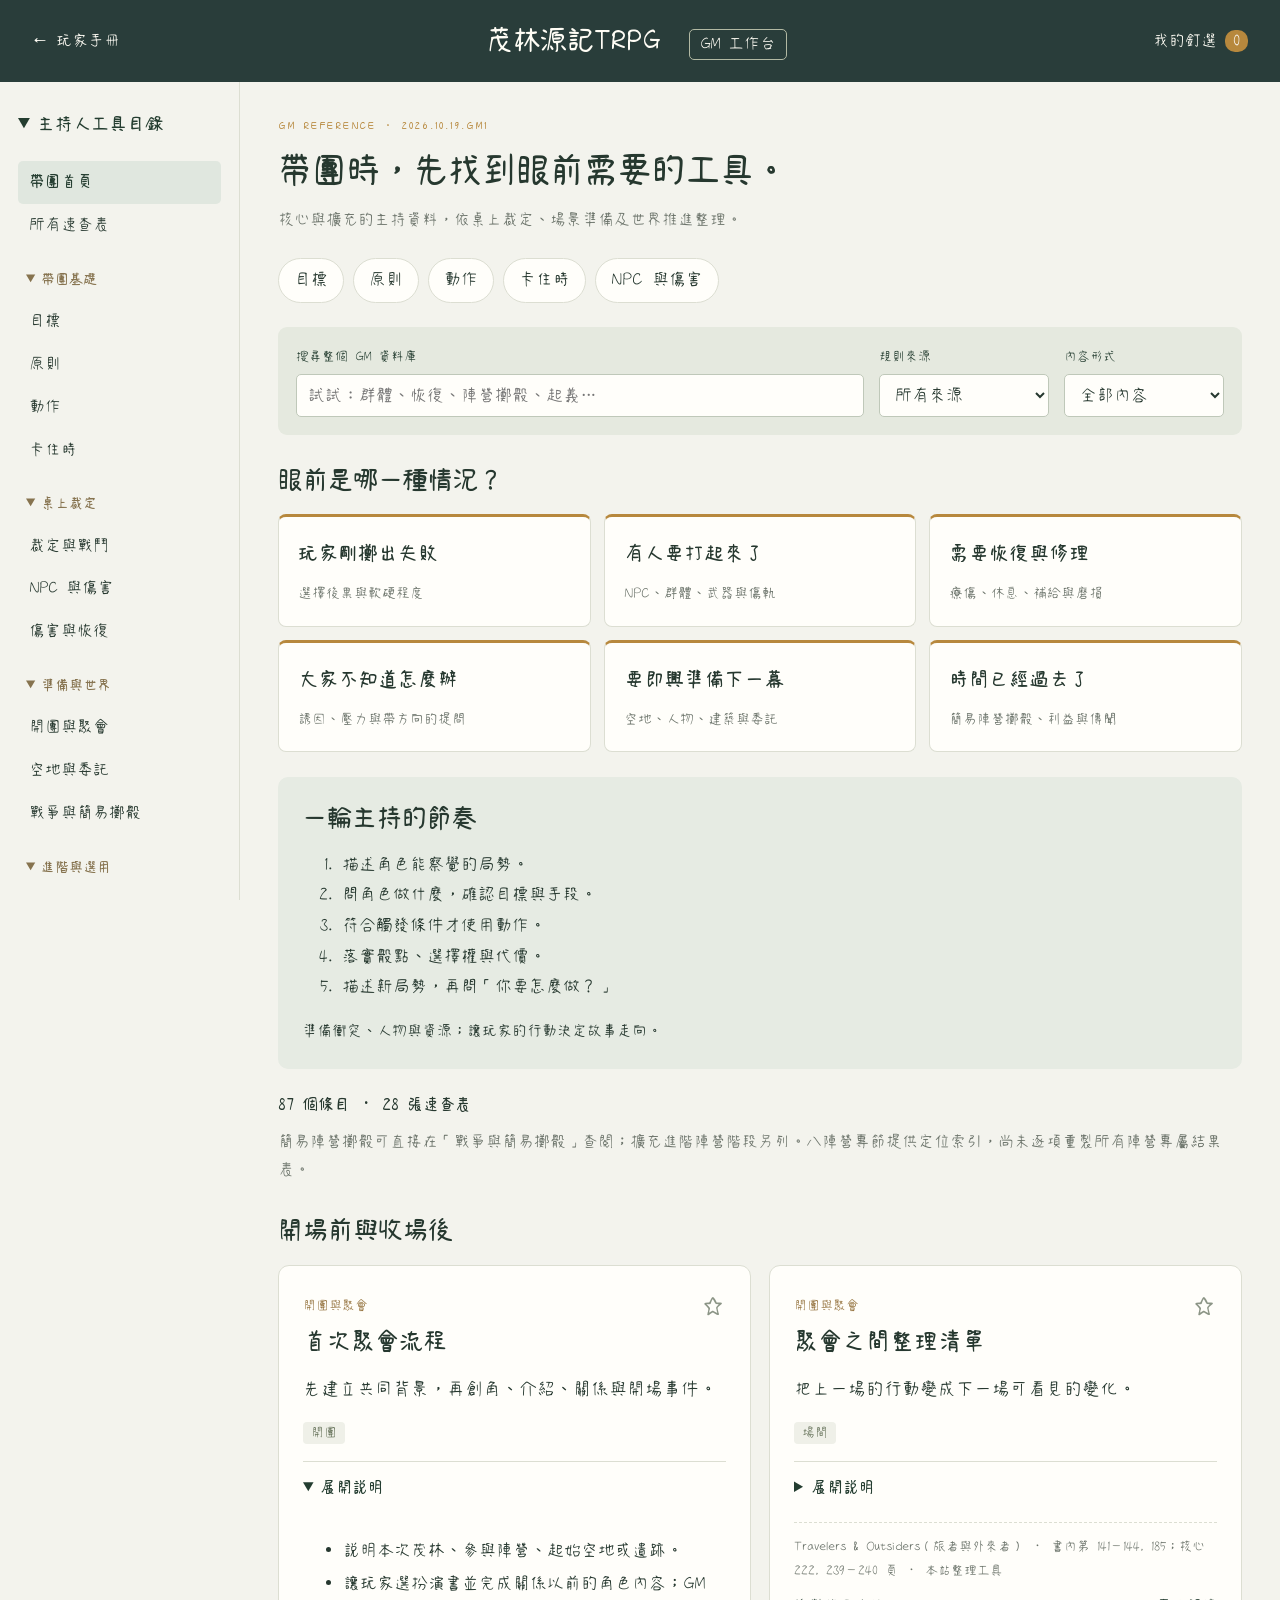
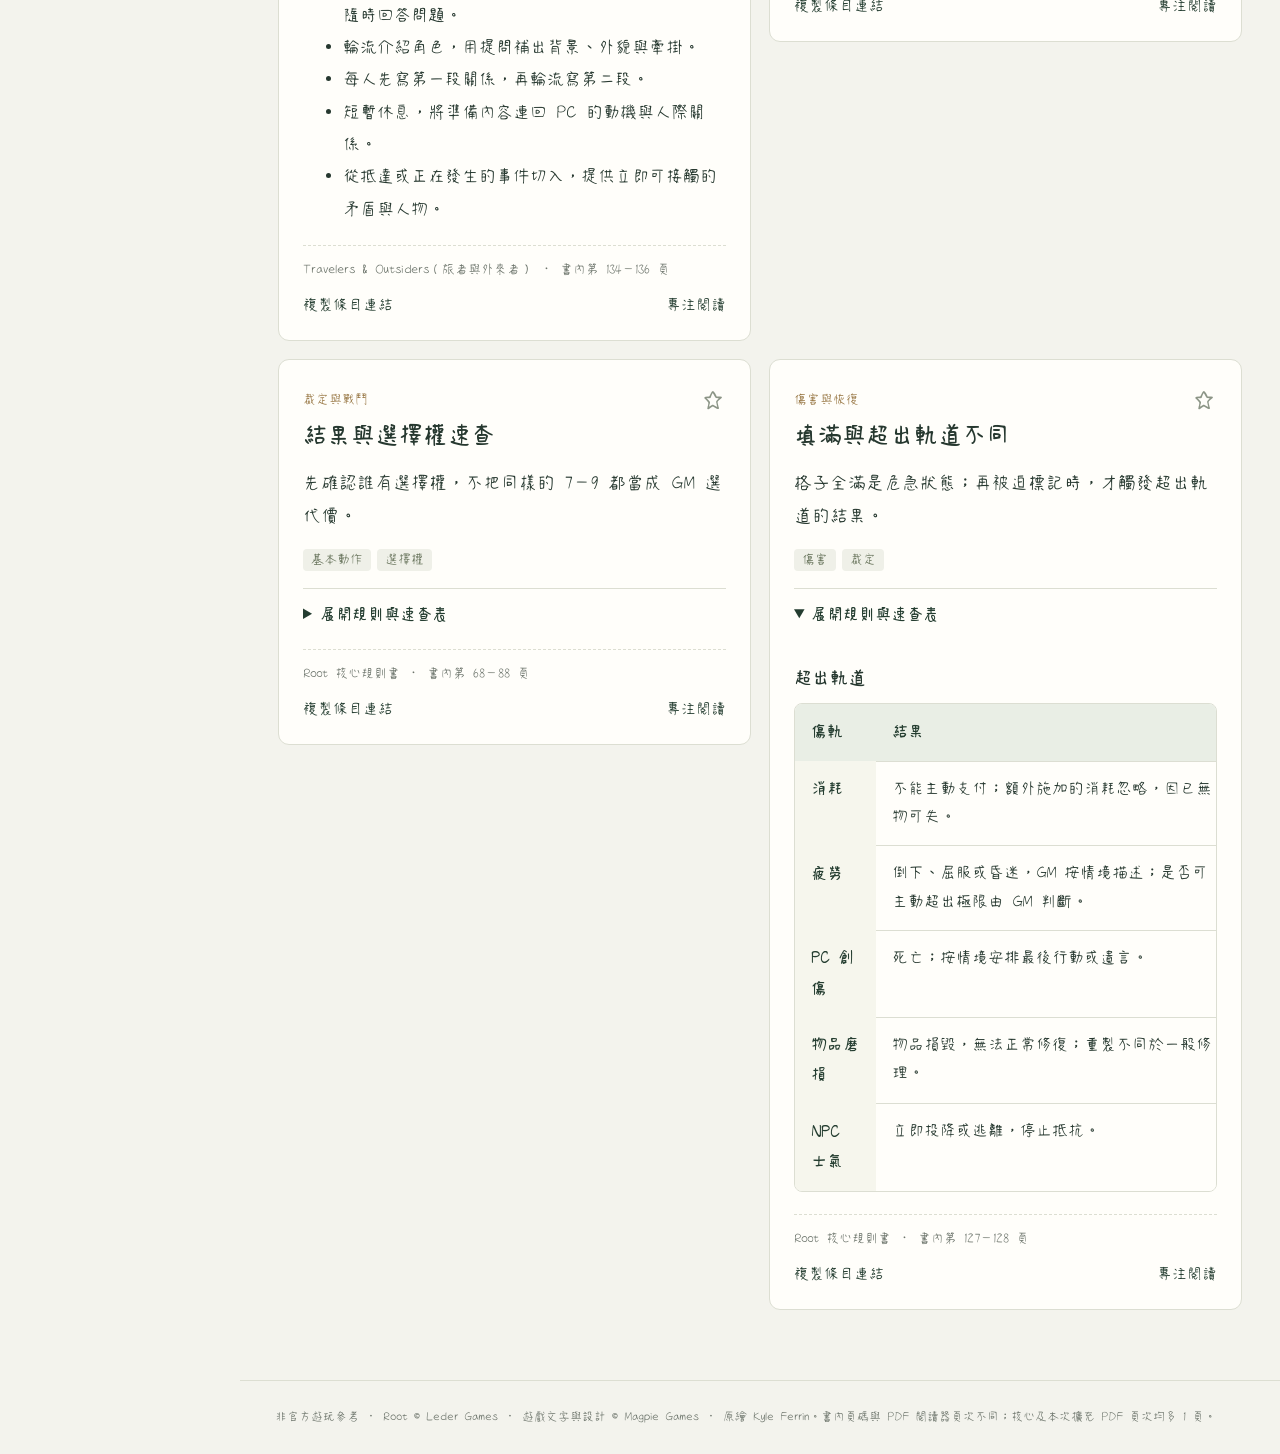
==== site/gm.html @ c8b21ce9 "Build separate searchable GM workbench and add rulebook faction illustrations" ====
<!doctype html>
<html lang="zh-Hant">
<head>
  <meta charset="utf-8"><meta name="viewport" content="width=device-width, initial-scale=1">
  <meta name="theme-color" content="#293d3a"><meta name="robots" content="noindex">
  <title>GM 工作台 · 茂林源記TRPG</title>
  <link rel="icon" href="assets/favicon.svg" type="image/svg+xml">
  <link rel="stylesheet" href="styles.css"><link rel="stylesheet" href="gm.css">
  <script src="gm-data.js" defer></script><script src="gm.js" defer></script>
</head>
<body class="gm-workshop">
  <a class="skip-link" href="#gm-main">跳到主持人資料</a>
  <header class="gm-header"><a href="index.html#home" class="gm-back">← 玩家手冊</a><a href="#home" class="gm-brand">茂林源記TRPG <span>GM 工作台</span></a><a href="#favorites" class="gm-favorites-link">我的釘選 <span id="gm-favorite-count">0</span></a></header>
  <div class="gm-layout"><aside class="gm-sidebar"><details class="gm-directory" open><summary>主持人工具目錄</summary><nav id="gm-nav" aria-label="GM 資料分類"></nav><p class="gm-side-note">玩家資料與 GM 資料分開查閱。這是公開網站的閱讀分區，沒有密碼或權限限制。</p><a href="index.html#downloads">下載既有 PDF</a></details></aside>
  <main id="gm-main" tabindex="-1"><header id="gm-heading"></header><nav class="gm-quick" aria-label="常用快速連結"><a href="#agendas">目標</a><a href="#principles">原則</a><a href="#moves">動作</a><a href="#stuck">卡住時</a><a href="#npc">NPC 與傷害</a></nav>
    <section class="gm-search-tools" aria-label="搜尋與篩選"><label class="gm-query"><span>搜尋整個 GM 資料庫</span><input id="gm-search" type="search" placeholder="試試：群體、恢復、陣營擲骰、起義…" autocomplete="off"></label><label><span>規則來源</span><select id="gm-source"><option value="all">所有來源</option><option value="core">核心規則書</option><option value="exp">旅者與外來者</option></select></label><label><span>內容形式</span><select id="gm-kind"><option value="all">全部內容</option><option value="table">含速查表</option><option value="rules">規則裁定</option><option value="guide">主持說明</option><option value="tool">整理工具</option></select></label></section>
    <div id="gm-content" aria-live="polite"></div>
  </main></div>
  <footer class="gm-footer">非官方遊玩參考 · Root © Leder Games · 遊戲文字與設計 © Magpie Games · 原繪 Kyle Ferrin。書內頁碼與 PDF 閱讀器頁次不同；核心及本次擴充 PDF 頁次均多 1 頁。</footer>
  <dialog id="gm-dialog" class="detail-dialog" aria-labelledby="gm-dialog-title"><button class="detail-close icon-button" data-gm-close aria-label="關閉資料">×</button><div id="gm-dialog-content"></div></dialog>
  <div id="gm-toast" role="status"></div>
</body>
</html>
---- site/styles.css ----
@charset "UTF-8";
:root{--paper:#f7f5ef;--white:#fffefa;--ink:#26382f;--muted:#6c746b;--forest:#243d30;--forest-light:#e9eee5;--line:#dcded2;--gold:#b7883d;--gold-light:#f4e9d3;--red:#9c5946;--red-light:#f7e8df;--radius:12px;--body:system-ui,-apple-system,"Segoe UI","Microsoft JhengHei",sans-serif;--display:"DFKai-SB","BiauKai","STKaiti",serif}
*{box-sizing:border-box}html{scroll-behavior:smooth;scroll-padding-top:90px}body{margin:0;background:var(--paper);color:var(--ink);font:15px/1.75 var(--body)}button,input,select{font:inherit}button,a{-webkit-tap-highlight-color:transparent}button{cursor:pointer}a{color:inherit;text-decoration:none}button:focus-visible,a:focus-visible,input:focus-visible,select:focus-visible,summary:focus-visible{outline:3px solid var(--gold);outline-offset:4px}button{color:inherit}svg{display:block}p{margin:0 0 1em}h1,h2,h3,h4{line-height:1.35;margin:0}button:disabled{cursor:default}kbd{font:11px var(--body);border:1px solid var(--line);padding:1px 6px;border-radius:4px;color:var(--muted)}.skip-link{position:fixed;left:15px;top:-100px;z-index:100;background:var(--forest);color:white;padding:12px}.skip-link:focus{top:10px}.site-header{height:85px;background:rgba(255,254,250,.97);border-bottom:1px solid var(--line);display:flex;align-items:center;gap:30px;padding:0 38px;position:sticky;top:0;z-index:20}.brand{display:flex;gap:12px;align-items:center;flex-shrink:0}.brand svg{width:34px;height:38px;fill:none;stroke:var(--forest);stroke-width:2;stroke-linejoin:round}.brand>span{font:26px/1.15 var(--display);letter-spacing:3px}.brand small{display:block;font:9px/1.5 var(--body);letter-spacing:1.8px;margin-top:6px;color:var(--muted)}.desktop-nav{display:flex;gap:28px;margin:auto;font-size:13px;font-weight:600}.desktop-nav a{padding:29px 0;border-bottom:2px solid transparent}.desktop-nav a:hover,.desktop-nav a.active{color:var(--gold);border-bottom-color:var(--gold)}.search-open{display:flex;align-items:center;gap:14px;border:1px solid var(--line);background:none;border-radius:7px;padding:7px 12px;font-size:13px}.search-icon{display:inline-block;width:14px;height:14px;border:1.6px solid currentColor;border-radius:50%;position:relative;flex-shrink:0;margin-right:2px}.search-icon:after{content:"";position:absolute;width:6px;height:1.6px;background:currentColor;transform:rotate(45deg);right:-5px;bottom:-2px}.layout{display:grid;grid-template-columns:225px minmax(0,1fr);max-width:1600px;margin:0 auto;min-height:calc(100vh - 160px)}.sidebar{padding:36px 19px 30px 26px;border-right:1px solid var(--line);position:sticky;top:85px;height:calc(100vh - 85px);overflow:auto;scrollbar-width:thin}.nav-label{font-size:10px;color:var(--muted);letter-spacing:2px;margin:0 10px 19px}.sidebar>a:not(.about-link){display:flex;gap:12px;align-items:center;font-size:17px;padding:9px 12px;margin:3px 0;border-radius:6px;color:#717a6f}.sidebar>a span{font-size:13px;letter-spacing:.3px;color:var(--ink)}.sidebar>a small{margin-left:auto;font-size:10px;color:#8b9385}.sidebar>a:hover,.sidebar>a.active{background:var(--forest-light);color:var(--forest)}.sidebar>a.active span{font-weight:700}.nav-divider{height:1px;background:var(--line);margin:20px 10px}.sidebar-note{border-top:1px solid var(--line);margin:35px 9px 0;padding-top:18px;font-size:12px;color:var(--muted)}.tiny-leaf{font-size:20px;color:var(--gold)}.sidebar-note p{margin:7px 0 8px}.sidebar-note>span:last-child{font-size:10px;letter-spacing:.4px}.about-link{display:block;font-size:10px;color:var(--muted);margin:23px 9px 0}main{padding:36px 42px 60px;min-width:0;max-width:1350px}main:focus{outline:none}.eyebrow{display:block;font-size:10px;letter-spacing:2px;font-weight:600;color:var(--gold);margin-bottom:12px}.page-heading{margin-bottom:28px}.page-heading h1{font:36px/1.35 var(--display);letter-spacing:2px;margin-bottom:10px}.page-heading p{color:var(--muted);font-size:13px;max-width:650px;margin:0}.heading-row{display:flex;align-items:center;justify-content:space-between;gap:15px;margin:32px 0 17px}.heading-row h2{font:24px/1.4 var(--display);letter-spacing:1px}.heading-row>a,.text-link{font-size:12px;color:var(--muted)}.text-link:hover{text-decoration:underline}.hero{background:var(--forest);color:#f6f0df;min-height:295px;border-radius:4px 34px 4px 4px;position:relative;display:flex;overflow:hidden;padding:36px 36px 34px}.hero-copy{position:relative;z-index:2;max-width:70%}.hero .eyebrow{color:#d6bd85;font-size:9px}.hero h1{font:43px/1.4 var(--display);letter-spacing:4px;margin-bottom:14px}.hero p{font-size:12px;line-height:1.9;color:#d2dacb;max-width:370px;margin-bottom:20px}.hero-art{position:absolute;right:18px;bottom:-9px;width:210px;height:285px;object-fit:contain;object-position:bottom;transform:rotate(3deg);z-index:1}.hero:before{content:"";position:absolute;width:255px;height:255px;border:1px solid #84967344;border-radius:50%;right:3px;top:30px}.hero:after{content:"";position:absolute;width:213px;height:213px;border:1px solid #84967344;border-radius:50%;right:24px;top:51px}.hero-search{display:flex;align-items:center;gap:12px;background:#fffdf5;color:var(--ink);border:0;border-radius:5px;padding:12px 15px;max-width:350px;width:100%;font-size:12px;text-align:left}.hero-search>span:nth-child(2){flex:1}.hero-search kbd{border-color:#c7ccba}.quick-grid{display:grid;grid-template-columns:repeat(4,1fr);gap:12px;margin:18px 0 32px}.quick-tile{background:var(--white);border:1px solid var(--line);padding:19px 17px;position:relative;border-radius:7px;transition:transform .16s,border-color .16s}.quick-tile:hover{transform:translateY(-2px);border-color:#a4ac98}.quick-tile .tile-icon{font-size:21px;color:var(--gold);margin-bottom:11px}.quick-tile strong{display:block;font-size:14px;margin-bottom:5px}.quick-tile small{font-size:10px;color:var(--muted)}.quick-tile .arrow{position:absolute;right:13px;top:15px;color:#a9b09f;font-size:14px}.home-columns{display:grid;grid-template-columns:minmax(0,1.35fr) minmax(250px,1fr);gap:28px}.home-columns .heading-row{margin-top:0}.frequent-list{border-top:1px solid var(--line)}.frequent-item{display:flex;align-items:center;gap:14px;border-bottom:1px solid var(--line);padding:13px 0}.frequent-item>span:first-child{font:italic 16px Georgia,serif;color:#aaa590;width:22px}.frequent-item strong{font-size:13px;display:block}.frequent-item small{color:var(--muted);font-size:10px}.frequent-item>span:last-child{margin-left:auto;color:var(--muted)}.dice-panel{background:#ecefe6;border:1px solid #dce1d0;padding:24px;border-radius:6px}.dice-panel h3{font:23px var(--display);margin-bottom:16px}.dice-row{display:grid;grid-template-columns:40px 1fr;gap:10px;margin:12px 0;font-size:12px}.dice-row b{color:var(--forest);font:22px Georgia,serif}.dice-panel .micro{font-size:10px;color:var(--muted);margin-top:18px;border-top:1px solid #d3d9c9;padding-top:12px}.section-tools{display:flex;align-items:center;justify-content:space-between;gap:15px;margin:0 0 20px;flex-wrap:wrap}.tabs{display:flex;flex-wrap:wrap;gap:7px}.tab{border:1px solid var(--line);background:transparent;padding:6px 13px;border-radius:40px;font-size:12px;white-space:nowrap}.tab.active{background:var(--forest);border-color:var(--forest);color:#fffdf5}.tab:hover:not(.active){background:var(--forest-light)}.filter-input{border:1px solid var(--line);border-radius:6px;background:var(--white);padding:8px 12px;width:230px;max-width:100%;font-size:12px}.result-count{font-size:11px;color:var(--muted);margin:0 0 12px}.cards-grid{display:grid;grid-template-columns:repeat(2,minmax(0,1fr));gap:15px}.reference-card{background:var(--white);border:1px solid var(--line);border-radius:var(--radius);padding:22px;position:relative;min-width:0;scroll-margin-top:105px}.reference-card:target{box-shadow:0 0 0 3px #b7883d77}.card-top{display:flex;justify-content:space-between;align-items:start;gap:12px;margin-bottom:14px}.card-top h3{font:22px/1.4 var(--display);letter-spacing:.7px}.card-en{display:block;font-size:10px;color:var(--muted);line-height:1.5;margin-top:3px;letter-spacing:.3px}.card-category{display:inline-block;font-size:9px;color:var(--gold);letter-spacing:1px;text-transform:uppercase;margin-bottom:7px}.card-body{font-size:13px;line-height:1.95;overflow-wrap:anywhere}.card-body p:last-child{margin-bottom:0}.card-body ul{padding-left:1.3em;margin:8px 0}.card-body li{margin:4px 0}.result-label{font-weight:700;color:var(--forest)}.favorite-button,.copy-button{background:none;border:0;color:#959b89;padding:3px;font-size:22px;line-height:1;flex-shrink:0}.favorite-button.saved{color:var(--gold)}.card-actions{display:flex;gap:9px;align-items:center}.copy-button{font-size:16px;line-height:1.5}.card-bottom{display:flex;justify-content:space-between;gap:10px;align-items:center;margin-top:16px;padding-top:12px;border-top:1px solid #ecece3;font-size:10px;color:var(--muted)}.badge{font-size:10px;display:inline-block;padding:2px 7px;border-radius:4px;background:var(--forest-light);color:var(--forest);vertical-align:middle;margin:0 0 3px 7px;font-family:var(--body);letter-spacing:0}.badge.negative{background:var(--red-light);color:var(--red)}.reference-card.negative{border-top:3px solid #b77760}.notice{background:var(--gold-light);border-left:3px solid var(--gold);font-size:12px;padding:14px 17px;margin:0 0 22px;border-radius:0 6px 6px 0;line-height:1.8}.section-note{color:var(--muted);font-size:12px;margin:0 0 22px}.table-wrap{overflow:auto;border:1px solid var(--line);border-radius:8px;background:var(--white);margin-bottom:22px}table{border-collapse:collapse;width:100%;font-size:12px;min-width:480px}th{text-align:left;font-weight:600;background:var(--forest-light);color:var(--forest);padding:13px 16px}td{padding:13px 16px;border-top:1px solid var(--line);vertical-align:top;line-height:1.8}.travel-grid{display:grid;grid-template-columns:1fr;gap:22px}.travel-grid h2{font:25px var(--display);margin-bottom:15px}.inline-reference{font:inherit;color:var(--forest);text-decoration:underline;text-decoration-color:#b4bea9;text-underline-offset:3px;cursor:pointer}.character-grid{display:grid;grid-template-columns:repeat(3,minmax(0,1fr));gap:18px}.character-card{display:flex;flex-direction:column;position:relative;background:var(--white);border:1px solid var(--line);border-radius:10px;overflow:hidden;text-align:left;padding:0;transition:transform .2s,border-color .2s}.character-card:hover{transform:translateY(-4px);border-color:#a3ad93}.portrait-stage{display:block;position:relative;height:190px;background:radial-gradient(ellipse at bottom,#e8e6d7,transparent 68%),#eeeee4;margin:12px 12px 0;border-radius:5px;overflow:hidden}.portrait-stage:after{content:"";position:absolute;width:135px;height:135px;border:1px solid #a7b29455;border-radius:50%;top:26px;left:calc(50% - 68px)}.portrait-stage img{width:100%;height:178px;object-fit:contain;position:relative;z-index:1;margin-top:12px;filter:drop-shadow(0 5px 3px #4d533018)}.character-info{padding:18px;display:block}.character-info strong{font:24px var(--display);letter-spacing:1px;display:block}.character-info small{font-size:10px;color:var(--muted);display:block;margin-top:3px}.character-info p{font-size:11px;line-height:1.8;margin:11px 0 0;color:var(--muted)}.character-info .role-stats{margin-top:12px;font-size:10px;color:var(--forest);letter-spacing:1px}.character-detail-head{display:grid;grid-template-columns:1fr 160px;gap:24px;align-items:center;border-bottom:1px solid var(--line);padding-bottom:22px;margin-bottom:24px}.character-detail-head h2{font:38px var(--display)}.character-detail-head p{font-size:13px;margin-top:15px}.character-detail-head img{width:160px;height:210px;object-fit:contain}.stat-grid{display:grid;grid-template-columns:repeat(5,1fr);gap:8px;margin:20px 0}.stat-item{border:1px solid var(--line);border-radius:6px;text-align:center;padding:10px 4px;font-size:11px;background:#f6f6ef}.stat-item b{display:block;font:25px Georgia,serif}.detail-section{margin:24px 0}.detail-section>h3{font:23px var(--display);border-bottom:1px solid var(--line);padding-bottom:10px;margin-bottom:15px}.mini-card{border-left:2px solid var(--gold);padding:3px 0 3px 15px;margin:17px 0;font-size:13px}.mini-card h4{font-size:14px;margin-bottom:7px}.mini-card p{margin:0}.pill-list{display:flex;flex-wrap:wrap;gap:6px}.pill{border:1px solid var(--line);border-radius:5px;padding:4px 8px;font-size:11px;background:#f7f6ef}.pill.starting{border-color:#c7ac6d;background:var(--gold-light)}.pill a:hover{text-decoration:underline}.detail-columns{display:grid;grid-template-columns:1fr 1fr;gap:24px}.step-list{display:grid;grid-template-columns:1fr;gap:14px;max-width:900px}.step-card{background:var(--white);border:1px solid var(--line);padding:24px;display:grid;grid-template-columns:42px 1fr;gap:18px;border-radius:9px}.step-number{width:38px;height:38px;border-radius:50%;border:1px solid #b1bba3;display:grid;place-items:center;font:22px Georgia,serif;color:var(--forest)}.step-card h2{font:23px var(--display);margin:4px 0 15px}.step-card .card-body{font-size:13px}.name-grid{display:grid;grid-template-columns:repeat(4,1fr);gap:0 25px;background:var(--white);border:1px solid var(--line);border-radius:8px;padding:15px 22px}.name-pair{border-bottom:1px solid var(--line);padding:8px 0;display:flex;justify-content:space-between;gap:8px;font-size:11px}.name-pair span:last-child{color:var(--muted)}.download-grid{display:grid;grid-template-columns:repeat(3,1fr);gap:18px}.download-card{background:var(--white);border:1px solid var(--line);padding:25px;border-radius:9px;display:flex;flex-direction:column}.file-icon{font:12px Georgia,serif;border:1px solid var(--gold);color:var(--gold);width:42px;height:53px;border-radius:2px 10px 2px 2px;display:grid;place-items:center;margin-bottom:22px}.download-card h2{font:23px var(--display);margin-bottom:12px}.download-card p{font-size:12px;color:var(--muted);flex:1}.download-card small{font-size:10px;color:var(--muted);display:block;margin:5px 0 18px}.button{display:inline-flex;align-items:center;justify-content:center;gap:10px;border:1px solid var(--forest);background:var(--forest);color:var(--white);padding:9px 15px;border-radius:5px;font-size:12px;white-space:nowrap}.button.secondary{color:var(--forest);background:transparent;border-color:var(--line)}.empty-state{text-align:center;padding:70px 20px;border:1px dashed #c7cdbc;border-radius:8px;color:var(--muted);grid-column:1/-1}.empty-state b{display:block;font:28px var(--display);color:var(--ink);margin-bottom:10px}.about-content{max-width:750px;font-size:14px}.about-content h2{font:25px var(--display);margin:30px 0 15px}.about-content a{color:var(--gold);text-decoration:underline}.site-footer{border-top:1px solid var(--line);font-size:9px;letter-spacing:.2px;color:var(--muted);padding:20px 40px;display:flex;justify-content:space-between;gap:20px}.mobile-nav{display:none}dialog{border:1px solid var(--line);border-radius:13px;box-shadow:0 20px 90px #16271b44;background:var(--white);color:var(--ink);padding:0}dialog::backdrop{background:#182b246b;backdrop-filter:blur(4px)}.search-dialog{width:650px;max-width:calc(100vw - 28px);max-height:80dvh}.search-dialog-top{display:flex;align-items:center;justify-content:space-between;padding:18px 22px 10px}.search-dialog-top h2{font:23px var(--display)}.icon-button{border:0;background:none;padding:5px 10px;font:25px/1 var(--body);color:var(--muted)}.search-field{display:flex;gap:15px;align-items:center;padding:12px 18px;margin:8px 20px;border:1px solid #a9b69d;border-radius:6px;background:white}.search-field input{border:0;outline:0;background:none;flex:1;min-width:0;font-size:14px}.search-hint{font-size:11px;color:var(--muted);padding:0 22px 15px}#search-results{padding:0 20px 15px;max-height:55dvh;overflow:auto}.search-result{display:block;padding:13px 8px;border-top:1px solid var(--line)}.search-result:hover{background:var(--forest-light)}.search-result strong{font-size:14px}.search-result .result-type{float:right;color:var(--gold);font-size:10px}.search-result p{font-size:11px;color:var(--muted);line-height:1.7;margin:4px 0 0}.search-result mark{background:#eddbab;color:inherit;padding:0 1px}.detail-dialog{width:780px;max-width:calc(100vw - 24px);max-height:92dvh;overflow:auto;padding:35px}.detail-close{position:absolute;right:12px;top:14px;z-index:2}.detail-dialog .reference-card{border:0;padding:0;background:none}.detail-dialog .reference-card .card-top{padding-right:25px}.detail-dialog .reference-card .card-body{font-size:15px}.detail-dialog .card-top h3{font-size:31px}.toast{position:fixed;bottom:35px;left:50%;transform:translate(-50%,15px);background:var(--forest);color:#fff;padding:10px 20px;border-radius:5px;z-index:100;font-size:12px;opacity:0;pointer-events:none;transition:.2s}.toast.show{opacity:1;transform:translate(-50%,0)}.noscript{padding:30px}.sr-only{position:absolute;width:1px;height:1px;margin:-1px;overflow:hidden;clip:rect(0,0,0,0)}
@media(min-width:1400px){main{padding:40px 55px 70px}.hero{min-height:315px;padding:40px}.hero-art{right:42px;width:235px;height:310px}.hero:before{right:31px}.hero:after{right:52px}.hero h1{font-size:49px}.cards-grid{grid-template-columns:repeat(3,minmax(0,1fr))}}
@media(max-width:1100px){.desktop-nav{gap:17px;font-size:12px}.site-header{padding:0 24px;gap:20px}.layout{grid-template-columns:200px minmax(0,1fr)}.sidebar{padding:28px 13px 20px 15px}main{padding:28px 28px 50px}.hero{padding:28px;min-height:295px}.hero h1{font-size:36px}.hero-art{right:-15px;width:190px;opacity:.92}.hero-copy{max-width:75%}.quick-grid{gap:9px}.quick-tile{padding:15px 12px}.quick-tile strong{font-size:13px}.quick-tile small{font-size:9px}.home-columns{grid-template-columns:1fr;gap:20px}.character-grid{grid-template-columns:repeat(2,1fr)}.name-grid{grid-template-columns:repeat(3,1fr)}.download-grid{grid-template-columns:1fr}.download-card{display:block}.download-card p{max-width:90%}.sidebar>a:not(.about-link){gap:9px;padding:9px}.search-open kbd{display:none}}
@media(max-width:780px){html{scroll-padding-top:75px}.site-header{height:69px;padding:0 20px}.brand>span{font-size:23px}.brand svg{width:28px}.brand small{font-size:8px;letter-spacing:1.3px}.desktop-nav{display:none}.search-open{margin-left:auto;border:0;padding:10px}.search-word{display:none}.layout{display:block}.sidebar{display:none}main{padding:23px 20px 45px}.hero{padding:25px 23px;min-height:285px;border-top-right-radius:25px}.hero h1{font-size:35px;letter-spacing:2px}.hero-copy{max-width:78%}.hero-art{right:-26px;bottom:0;width:170px;height:235px;opacity:.6}.hero-search{max-width:290px}.hero p{font-size:11px;max-width:260px}.hero .eyebrow{font-size:8px;letter-spacing:1.4px}.hero:before{right:-48px;top:50px}.hero:after{right:-27px;top:71px}.quick-grid{grid-template-columns:repeat(2,1fr);margin-bottom:28px}.quick-tile{padding:17px}.quick-tile .tile-icon{float:left;margin-right:13px;margin-bottom:15px}.quick-tile strong{font-size:14px}.quick-tile small{font-size:10px}.quick-tile .arrow{font-size:12px}.home-columns{display:block}.dice-panel{margin-top:25px}.cards-grid{grid-template-columns:1fr}.reference-card{padding:21px}.card-body{font-size:14px}.page-heading h1{font-size:31px}.page-heading{margin-bottom:23px}.page-heading p{font-size:12px}.tabs{gap:6px}.tab{padding:5px 11px;font-size:11px}.filter-input{width:100%;font-size:13px;padding:10px 12px}.section-tools{gap:13px}.character-grid{gap:12px}.portrait-stage{height:155px;margin:9px 9px 0}.portrait-stage img{height:145px}.character-info{padding:14px}.character-info strong{font-size:22px}.character-info p{font-size:10px}.character-info .role-stats{font-size:9px;letter-spacing:.2px}.name-grid{grid-template-columns:repeat(2,1fr);gap:0 20px;padding:12px 15px}.name-pair{font-size:10px;gap:5px}.step-card{padding:20px 16px;grid-template-columns:31px 1fr;gap:12px}.step-number{width:30px;height:30px;font-size:18px}.step-card h2{font-size:21px}.step-card .card-body{font-size:13px}.detail-dialog{padding:27px 22px}.detail-columns{grid-template-columns:1fr;gap:0}.character-detail-head{grid-template-columns:1fr 95px;gap:14px}.character-detail-head h2{font-size:31px}.character-detail-head img{width:95px;height:160px}.character-detail-head p{font-size:12px}.stat-grid{gap:5px}.stat-item{font-size:10px}.stat-item b{font-size:22px}.site-footer{padding:20px 20px 95px;display:block;font-size:8px;line-height:2}.site-footer a{display:block;margin-top:6px}.mobile-nav{display:flex;position:fixed;bottom:0;left:0;right:0;height:67px;padding-bottom:env(safe-area-inset-bottom);justify-content:space-around;background:#fffefaF5;backdrop-filter:blur(10px);border-top:1px solid var(--line);z-index:30}.mobile-nav a,.mobile-nav button{display:flex;flex-direction:column;align-items:center;justify-content:center;gap:2px;flex:1;font-size:9px;border:0;background:none;color:var(--muted);line-height:1.3}.mobile-nav b{font-size:22px;font-weight:400}.mobile-nav a.active{color:var(--forest);background:#eef1e8}.toast{bottom:85px;width:max-content;max-width:85vw}.search-dialog{margin:80px auto auto}.search-field{gap:10px;margin:8px 14px}.search-field kbd{display:none}.search-field input{font-size:16px}.search-dialog-top{padding:18px 15px 10px}.search-hint{padding-left:15px}.heading-row h2{font-size:22px}table{font-size:12px}.notice{font-size:12px}}
@media(prefers-reduced-motion:reduce){*{scroll-behavior:auto!important;transition:none!important}}
@media print{.site-header,.sidebar,.site-footer,.mobile-nav,.favorite-button,.copy-button,.section-tools,.hero,.hero-search,.toast{display:none!important}.layout{display:block}main{padding:0;max-width:none}.reference-card,.step-card{break-inside:avoid;background:white;box-shadow:none}.cards-grid{grid-template-columns:1fr 1fr}body{background:white;font-size:11pt}dialog[open]{position:static;max-width:none;max-height:none;box-shadow:none;overflow:visible}.detail-close{display:none}body:has(dialog[open]) .layout{display:none}}

.menu-list{padding:0 20px 20px;display:grid;grid-template-columns:1fr 1fr;gap:8px}.menu-list a{padding:13px 12px;background:var(--forest-light);border-radius:5px;font-size:13px}.menu-list a:hover{background:var(--gold-light)}
/* Optional rules commentary keeps the quick-reference text compact. */
.entry-explanation { margin-top: 18px; border-top: 1px solid #d9d9ca; padding-top: 12px; }
.entry-explanation summary { cursor: pointer; color: #365447; font-weight: 700; padding: 6px 0; line-height: 1.6; }
.entry-explanation summary:focus-visible { outline: 2px solid #957231; outline-offset: 4px; }
.explanation-content { font-size: 15px; line-height: 1.85; padding-top: 8px; overflow-wrap: anywhere; }
.explanation-content section + section { margin-top: 18px; }
.explanation-content h4 { font-size: 15px; margin: 0 0 5px; color: #365447; }
.explanation-content p { margin: 0 0 8px; }
.explanation-content .explanation-source { font-size: 12px; color: #6b7168; border-top: 1px dashed #d9d9ca; padding-top: 12px; margin-top: 18px; }
.cards-grid { align-items: start; }
.travel-grid { grid-template-columns: minmax(0, 1fr); }
.travel-grid > section { min-width: 0; }
@font-face{font-family:'Woodland Title';src:url('assets/fonts/field-title.woff2') format('woff2');font-weight:600;font-display:swap}
@font-face{font-family:'Woodland Section';src:url('assets/fonts/field-section.woff2') format('woff2');font-weight:500;font-display:swap}
@font-face{font-family:'Woodland Body';src:url('assets/fonts/field-body.woff2') format('woff2');font-weight:400;font-display:swap}
@font-face{font-family:'Woodland Body';src:url('assets/fonts/field-emphasis.woff2') format('woff2');font-weight:600 900;font-display:swap}
:root{--body:'Woodland Body','Microsoft JhengHei',sans-serif;--display:'Woodland Title','Microsoft JhengHei',serif}
body{font-size:17px;line-height:1.8}
h1,.brand>span{font-family:'Woodland Title','Microsoft JhengHei',serif;font-weight:600}
h2,.heading-row h2,.step-card h2,.detail-section h3{font-family:'Woodland Section','Microsoft JhengHei',serif;font-weight:500}
h3,h4,strong,summary{font-weight:600}
.card-body,.explanation-content{font-size:17px;line-height:1.85}
.card-en,.section-note,.micro,.explanation-source{font-size:14px}
.embedded-reference{border:1px solid var(--line);border-radius:10px;padding:16px 20px;background:var(--white);margin-top:22px;scroll-margin-top:100px}
.embedded-reference>summary{font-size:19px;color:var(--forest);cursor:pointer;line-height:1.6}
.embedded-reference[open]>summary{margin-bottom:20px}
.step-card>div{min-width:0}
.step-card .cards-grid{grid-template-columns:repeat(2,minmax(0,1fr))}
.step-card .card-body{font-size:17px}
.name-pair{font-size:16px}
.name-search{display:block;margin:15px 0}
.name-search input{width:100%}
.equipment-guide{background:var(--white);border:1px solid var(--line);border-radius:12px;padding:25px}
.equipment-guide>h2{font-size:28px;margin-bottom:16px}
.equipment-guide-grid{display:grid;grid-template-columns:minmax(0,1fr) minmax(0,1fr);gap:24px;align-items:start}
.equipment-guide-grid>div{min-width:0}
.equipment-guide table{min-width:0;font-size:16px}
.equipment-examples{margin-bottom:36px}
.equipment-tags{margin-top:36px}
.term-link{color:var(--forest);text-decoration:underline;text-decoration-style:dotted;text-decoration-color:var(--gold);text-underline-offset:4px;border-radius:2px}
.term-link:hover{background:var(--gold-light);text-decoration-style:solid}
.term-dialog{max-width:650px}
.term-dialog h2{font-size:30px;margin-bottom:10px}
@media(max-width:760px){.equipment-guide-grid{grid-template-columns:minmax(0,1fr);gap:0}.equipment-guide{padding:20px 16px}.embedded-reference{padding:15px 12px}.step-card .cards-grid{grid-template-columns:minmax(0,1fr)}.step-card .reference-card{padding:16px}.embedded-reference>summary{font-size:18px}.name-pair{font-size:14px}.name-grid{grid-template-columns:minmax(0,1fr)}.card-body,.step-card .card-body,.explanation-content{font-size:17px}.explanation-content h4{font-size:17px}.card-en,.section-note{font-size:13px}.name-pair{gap:8px}.equipment-guide table{font-size:15px}}
.term-dialog{width:min(650px,calc(100vw - 24px));max-width:calc(100vw - 24px)}
.desktop-nav,.sidebar>a span,.notice{font-size:15px}
.detail-dialog .reference-card .card-body{font-size:17px}
.home-warning{border:2px solid var(--red);border-left-width:7px;background:var(--red-light);padding:18px 22px;margin-bottom:26px;border-radius:8px;color:#743b2c;font-size:18px;line-height:1.8}
.home-warning p{margin:0}.home-warning p+p{margin-top:7px}
.home-introduction{background:var(--white);border:1px solid var(--line);border-radius:12px;padding:30px;margin-bottom:35px;font-size:18px;line-height:1.95}
.home-introduction h2{font-size:28px;margin-bottom:18px}
.intro-quotes{border-left:3px solid var(--gold);padding-left:20px;margin:22px 0;color:var(--forest)}
.intro-quotes blockquote{margin:10px 0;font-size:21px;font-weight:600}
.brand>span{font-size:25px;letter-spacing:1px}
.card-bottom{justify-content:flex-start;flex-wrap:wrap;gap:10px}
.card-bottom .copy-button{width:auto;height:auto;border:0;padding:5px 0;background:none;font:600 15px var(--body);color:var(--forest);margin-right:auto;flex-shrink:0;text-align:left}
.card-bottom>span:empty{display:none}
.card-bottom>span{margin-left:auto}
.faction-jumps{display:flex;flex-wrap:wrap;gap:10px;margin:24px 0}
.faction-jumps a{border:1px solid var(--line);border-radius:30px;padding:6px 17px;background:var(--white);font-size:17px}
.faction-jumps a:hover{background:var(--forest-light)}
.faction-grid{display:grid;grid-template-columns:repeat(2,minmax(0,1fr));gap:22px;margin-bottom:30px;align-items:start}
.faction-card{border:1px solid var(--line);border-top:5px solid var(--gold);border-radius:10px;background:var(--white);padding:28px;scroll-margin-top:105px;font-size:18px;line-height:1.85}
.faction-card h2{font-size:30px}.faction-card h3{font-size:20px;margin:22px 0 8px;color:var(--forest)}
.faction-card .card-en{margin:8px 0 20px}
.faction-hook{padding:15px;background:var(--forest-light);border-radius:8px;margin:23px 0;font-size:17px}
.faction-1,.faction-5{border-top-color:#5b7c98}.faction-2,.faction-7{border-top-color:#7e9560}.faction-3,.faction-6{border-top-color:#9a7e67}.faction-4{border-top-color:#6b9c9a}
@media(max-width:760px){.faction-grid{grid-template-columns:minmax(0,1fr)}.faction-card{padding:22px}.home-warning{font-size:17px;padding:14px 16px}.home-introduction{padding:22px 19px;font-size:17px}.intro-quotes{padding-left:13px}.intro-quotes blockquote{font-size:19px}.brand>span{font-size:23px}.card-bottom .copy-button{font-size:15px}.faction-jumps a{padding:5px 13px}}
.faction-figure{margin:20px 0 25px;border:1px solid var(--line);border-radius:8px;padding:15px;background:#f7f5ef;text-align:center}
.faction-image-button{display:block;width:100%;border:0;background:none;padding:0;cursor:zoom-in}
.faction-image-button img{display:block;width:100%;height:235px;object-fit:contain;margin:auto}
.faction-figure figcaption{font-size:13px;color:var(--muted);line-height:1.7;margin-top:12px}
.art-dialog{max-width:calc(100vw - 24px);width:850px;text-align:center}
.art-dialog h2{font-size:28px;padding-right:25px;margin-bottom:20px}
.art-dialog img{display:block;max-width:100%;height:auto;max-height:65dvh;object-fit:contain;margin:auto}
.art-dialog p{font-size:14px;color:var(--muted);margin:18px 0 0}
---- site/gm.css ----
.gm-workshop{background:#f3f3ed}.gm-header{height:82px;background:#293d3a;color:#fffdf5;display:flex;align-items:center;gap:28px;padding:0 32px;position:sticky;top:0;z-index:20}.gm-back,.gm-favorites-link{font-size:16px;white-space:nowrap}.gm-brand{font:27px var(--display);margin:auto}.gm-brand span{display:inline-block;font:16px var(--body);padding:4px 10px;border:1px solid #b2b9a3;margin-left:15px;border-radius:5px}.gm-favorites-link span{background:#b7883d;color:white;padding:1px 8px;border-radius:10px}.gm-layout{display:grid;grid-template-columns:240px minmax(0,1fr);max-width:1650px;margin:auto}.gm-sidebar{position:sticky;top:82px;height:calc(100vh - 82px);overflow:auto;padding:27px 18px;border-right:1px solid var(--line);font-size:16px}.gm-directory>summary{cursor:pointer;font-size:18px;color:var(--forest);margin-bottom:20px}.gm-nav-group{margin:20px 0}.gm-nav-group>summary{font-size:14px;color:#86734f;cursor:pointer;margin:0 8px 8px}.gm-sidebar nav a{display:block;padding:7px 11px;border-radius:5px}.gm-sidebar a.active,.gm-sidebar nav a:hover{background:#e0e7df;color:var(--forest);font-weight:600}.gm-side-note{font-size:13px;color:var(--muted);margin:30px 8px 20px}#gm-main{max-width:none;min-width:0;padding:36px 38px 70px}#gm-heading h1{font:34px/1.4 var(--display);margin:0 0 10px}#gm-heading>p{font-size:16px;color:var(--muted);margin:0;max-width:760px}.gm-quick{display:flex;gap:9px;flex-wrap:wrap;margin:24px 0}.gm-quick a{background:#fffefa;border:1px solid var(--line);padding:6px 15px;border-radius:25px}.gm-quick a:hover{border-color:var(--gold)}.gm-search-tools{background:#e5e9df;border-radius:9px;display:grid;grid-template-columns:minmax(0,1fr) 170px 160px;gap:15px;padding:18px;margin-bottom:28px}.gm-search-tools label{min-width:0;font-size:13px;color:var(--forest)}.gm-search-tools input,.gm-search-tools select{width:100%;padding:9px 11px;border:1px solid #bfc8b9;border-radius:5px;background:var(--white);font:17px var(--body);color:var(--ink);display:block;margin-top:6px}.gm-results-grid{display:grid;grid-template-columns:repeat(2,minmax(0,1fr));gap:18px;align-items:start}.gm-card{min-width:0;background:#fffefa;border:1px solid var(--line);border-radius:11px;padding:24px}.gm-card-top{display:flex;align-items:start;justify-content:space-between;gap:16px}.gm-card h3{font-size:24px;margin-top:5px}.gm-category{font-size:13px;color:#987744}.gm-star{border:0;background:none;font:26px var(--body);color:#8c9586;flex-shrink:0;padding:0}.gm-star.saved{color:var(--gold)}.gm-summary{font-size:18px;margin:16px 0}.gm-tags{display:flex;flex-wrap:wrap;gap:6px}.gm-tags button{border:0;background:#eff0e8;color:#69755d;border-radius:4px;padding:2px 8px;font:13px var(--body)}.gm-expanded{border-top:1px solid var(--line);padding-top:12px;margin-top:17px}.gm-expanded>summary{cursor:pointer;color:var(--forest);font-size:16px}.gm-rule-body{font-size:17px;line-height:1.9;padding-top:15px;overflow-wrap:anywhere}.gm-rule-body p{margin-bottom:16px}.gm-source-note{font-size:13px;color:var(--muted);margin:19px 0 14px;padding-top:12px;border-top:1px dashed var(--line)}.gm-card-actions{display:flex;justify-content:space-between;gap:16px}.gm-card-actions button{border:0;background:none;padding:0;color:var(--forest);font:15px var(--body);text-align:left}.gm-table-section h4{font-size:18px;margin:22px 0 12px}.gm-table-section table{font-size:16px;min-width:440px}.gm-table-section td,.gm-table-section th{vertical-align:top}.gm-table-section tbody th{font-weight:600;text-align:left;background:#f6f6ed}.gm-dashboard{margin-top:6px}.gm-launch-grid{display:grid;grid-template-columns:repeat(3,minmax(0,1fr));gap:13px;margin:17px 0 25px}.gm-launch-grid a{border:1px solid var(--line);border-top:3px solid var(--gold);background:#fffefa;border-radius:8px;padding:19px}.gm-launch-grid strong{display:block;font-size:20px}.gm-launch-grid span{display:block;font-size:14px;color:var(--muted);margin-top:9px}.gm-workflow{background:#e6ebe3;border-radius:10px;padding:24px;margin-bottom:22px}.gm-workflow h2,.gm-today h2,.gm-section-title{font:25px var(--display)}.gm-workflow ol{margin:15px 0}.gm-workflow p{font-size:15px;margin:0}.gm-home-note{font-size:16px;margin:22px 0}.gm-home-note p{color:var(--muted);margin-top:8px}.gm-section-title{margin:28px 0 18px}.gm-result-label{display:flex;justify-content:space-between;align-items:center;font-size:14px;color:var(--muted)}.gm-result-label button{background:none;border:0;color:var(--forest);font:15px var(--body)}.gm-footer{border-top:1px solid var(--line);font-size:12px;line-height:1.9;color:var(--muted);padding:25px 35px;margin-left:240px}#gm-toast{position:fixed;bottom:25px;left:50%;transform:translateX(-50%);background:#293d3a;color:white;padding:10px 20px;border-radius:6px;z-index:100;opacity:0;pointer-events:none}#gm-toast.show{opacity:1}#gm-dialog .gm-card{border:0;padding:0;background:none}#gm-dialog .gm-card-top{padding-right:20px}
@media(min-width:1500px){.gm-results-grid{grid-template-columns:repeat(3,minmax(0,1fr))}}
@media(max-width:1050px){.gm-search-tools{grid-template-columns:minmax(0,1fr) minmax(0,1fr)}.gm-query{grid-column:1/-1}.gm-results-grid{grid-template-columns:minmax(0,1fr)}.gm-launch-grid{grid-template-columns:repeat(2,minmax(0,1fr))}}
@media(max-width:899px){.gm-header{padding:0 17px;height:75px;gap:12px}.gm-brand{font-size:23px;margin:0 auto}.gm-brand span{font-size:12px;display:block;padding:0;border:0;margin:3px 0 0}.gm-back,.gm-favorites-link{font-size:13px}.gm-layout{display:block}.gm-sidebar{position:static;height:auto;padding:18px 20px 0;border:0}.gm-directory{border:1px solid var(--line);border-radius:8px;background:var(--white);padding:12px 16px}.gm-directory>summary{margin:0;font-size:17px}.gm-directory[open]>summary{margin-bottom:20px}.gm-sidebar nav{display:grid;grid-template-columns:repeat(2,minmax(0,1fr));gap:8px}.gm-nav-group{margin:8px 0}.gm-side-note{margin:18px 8px}#gm-main{padding:25px 20px 50px}#gm-heading h1{font-size:29px}.gm-quick{gap:7px}.gm-quick a{font-size:14px;padding:5px 11px}.gm-card{padding:20px}.gm-card h3{font-size:23px}.gm-search-tools{padding:14px;gap:10px}.gm-launch-grid{grid-template-columns:minmax(0,1fr)}.gm-footer{margin:0;padding:22px}.gm-table-section table{font-size:15px}}
.gm-related{margin-top:15px!important;color:var(--forest)!important}.gm-related a{text-decoration:underline;text-decoration-style:dotted;text-underline-offset:4px}
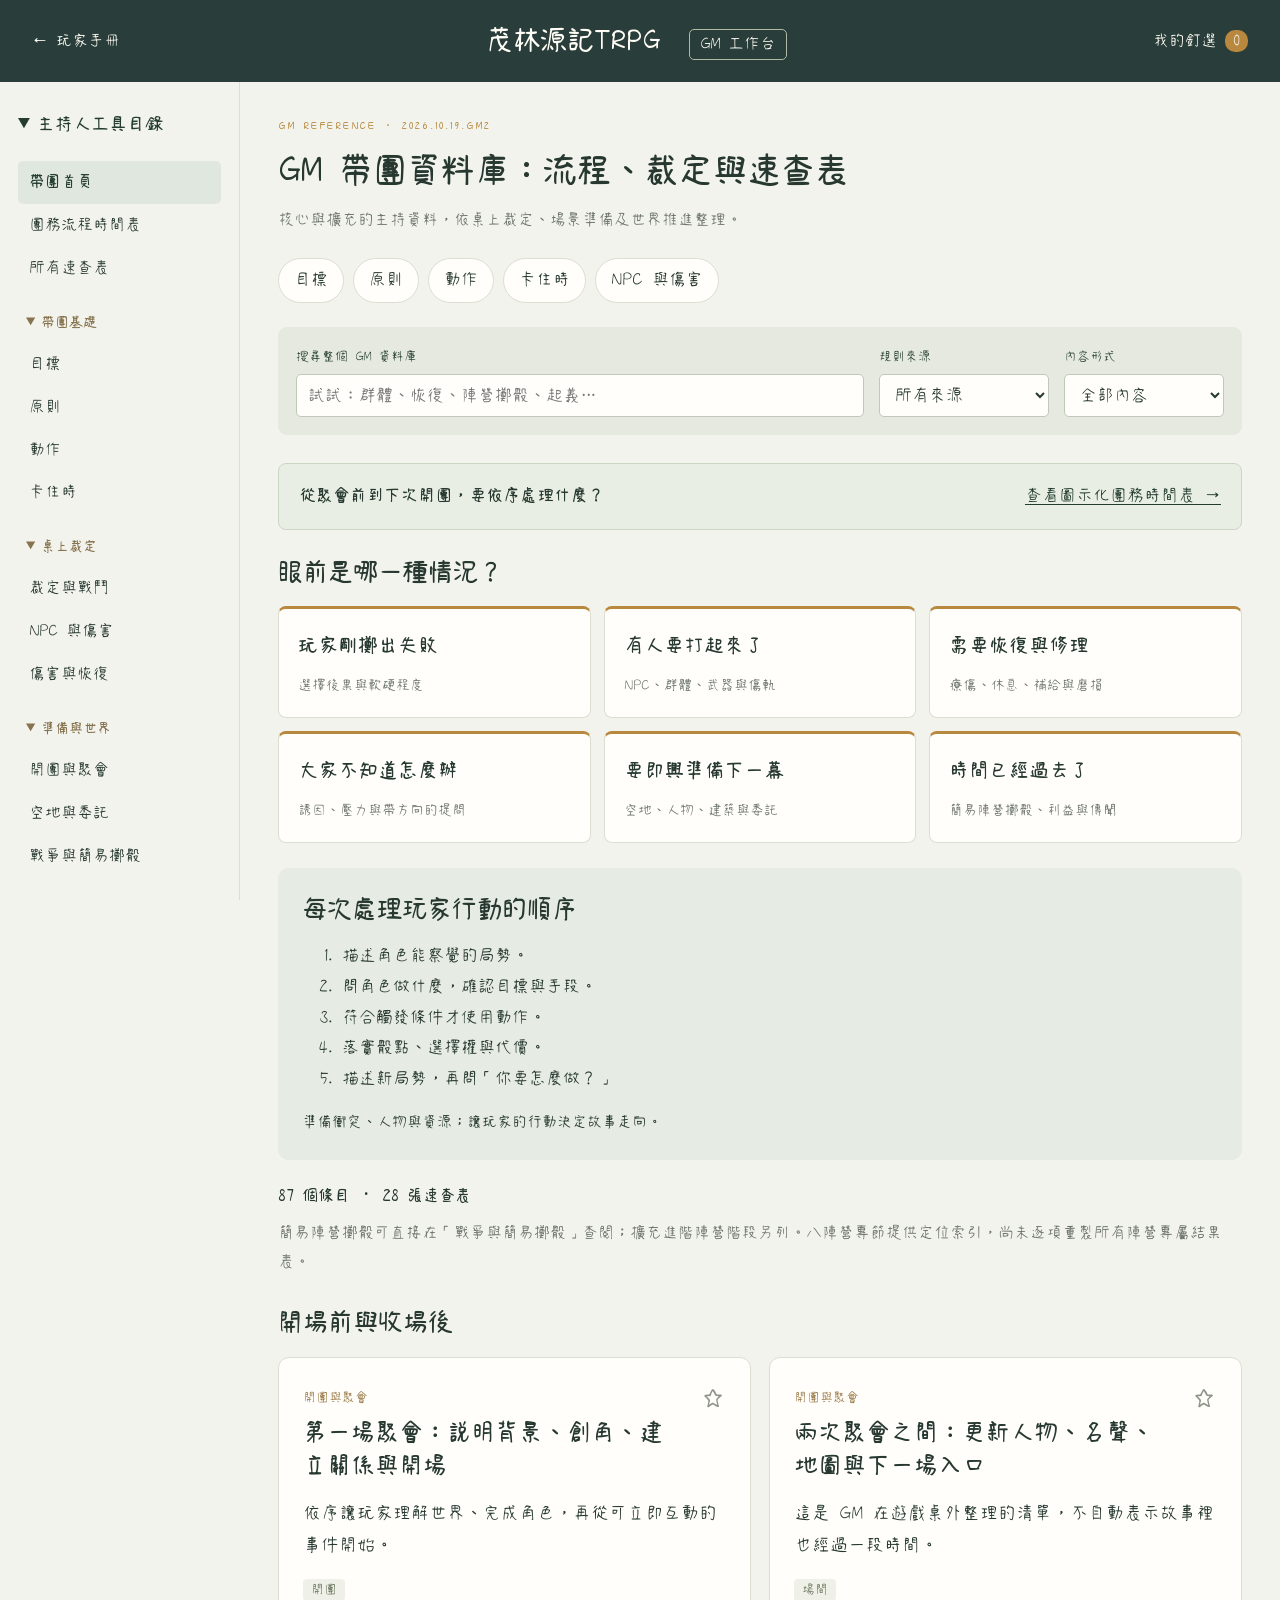
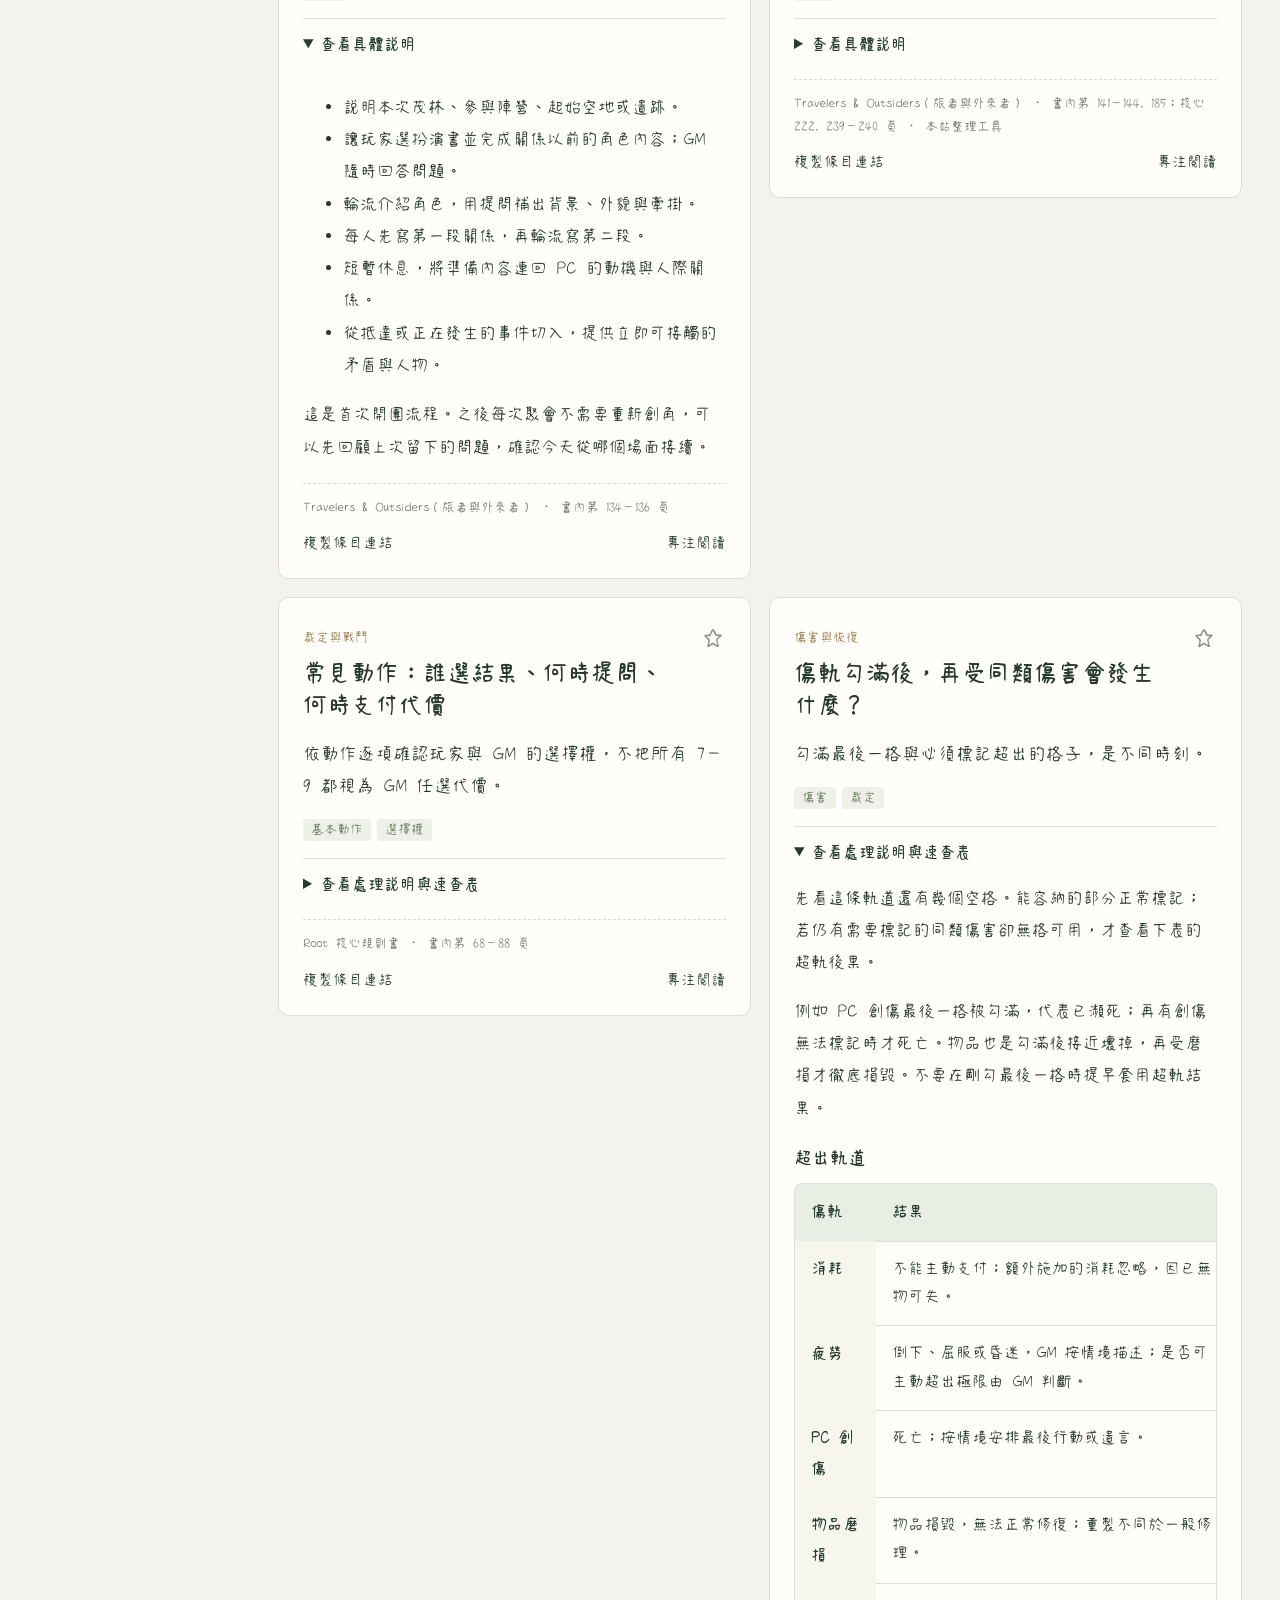
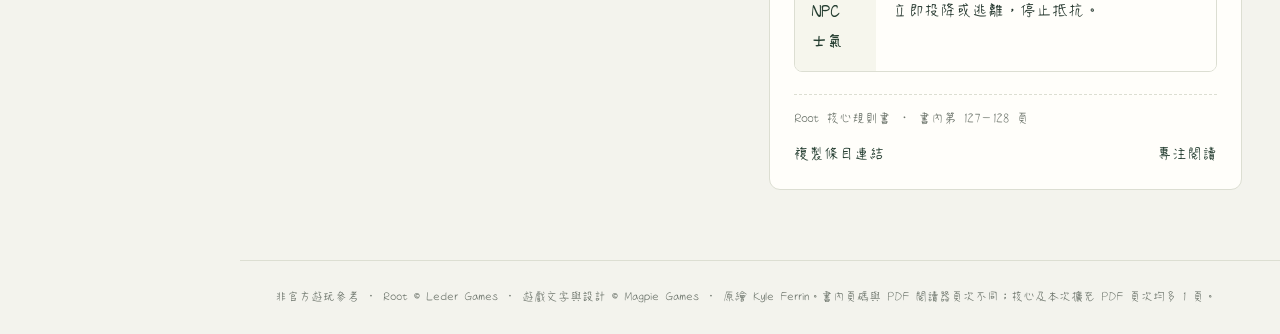
==== commit 80cd513f: "Clarify all GM guidance and add linked illustrated session workflow" ====
--- a/site/gm.html
+++ b/site/gm.html
@@ -13,7 +13,7 @@
   <header class="gm-header"><a href="index.html#home" class="gm-back">← 玩家手冊</a><a href="#home" class="gm-brand">茂林源記TRPG <span>GM 工作台</span></a><a href="#favorites" class="gm-favorites-link">我的釘選 <span id="gm-favorite-count">0</span></a></header>
   <div class="gm-layout"><aside class="gm-sidebar"><details class="gm-directory" open><summary>主持人工具目錄</summary><nav id="gm-nav" aria-label="GM 資料分類"></nav><p class="gm-side-note">玩家資料與 GM 資料分開查閱。這是公開網站的閱讀分區，沒有密碼或權限限制。</p><a href="index.html#downloads">下載既有 PDF</a></details></aside>
   <main id="gm-main" tabindex="-1"><header id="gm-heading"></header><nav class="gm-quick" aria-label="常用快速連結"><a href="#agendas">目標</a><a href="#principles">原則</a><a href="#moves">動作</a><a href="#stuck">卡住時</a><a href="#npc">NPC 與傷害</a></nav>
-    <section class="gm-search-tools" aria-label="搜尋與篩選"><label class="gm-query"><span>搜尋整個 GM 資料庫</span><input id="gm-search" type="search" placeholder="試試：群體、恢復、陣營擲骰、起義…" autocomplete="off"></label><label><span>規則來源</span><select id="gm-source"><option value="all">所有來源</option><option value="core">核心規則書</option><option value="exp">旅者與外來者</option></select></label><label><span>內容形式</span><select id="gm-kind"><option value="all">全部內容</option><option value="table">含速查表</option><option value="rules">規則裁定</option><option value="guide">主持說明</option><option value="tool">整理工具</option></select></label></section>
+    <section class="gm-search-tools" aria-label="搜尋與篩選"><label class="gm-query"><span>搜尋整個 GM 資料庫</span><input id="gm-search" type="search" placeholder="試試：群體、恢復、陣營擲骰、起義…" autocomplete="off"></label><label><span>規則來源</span><select id="gm-source"><option value="all">所有來源</option><option value="core">核心規則書</option><option value="exp">旅者與外來者</option></select></label><label><span>內容形式</span><select id="gm-kind"><option value="all">全部內容</option><option value="table">含速查表</option><option value="rules">遊戲規則</option><option value="guide">主持做法與說明</option><option value="tool">本站整理工具</option></select></label></section>
     <div id="gm-content" aria-live="polite"></div>
   </main></div>
   <footer class="gm-footer">非官方遊玩參考 · Root © Leder Games · 遊戲文字與設計 © Magpie Games · 原繪 Kyle Ferrin。書內頁碼與 PDF 閱讀器頁次不同；核心及本次擴充 PDF 頁次均多 1 頁。</footer>
--- a/site/gm.css
+++ b/site/gm.css
@@ -3,3 +3,30 @@
 @media(max-width:1050px){.gm-search-tools{grid-template-columns:minmax(0,1fr) minmax(0,1fr)}.gm-query{grid-column:1/-1}.gm-results-grid{grid-template-columns:minmax(0,1fr)}.gm-launch-grid{grid-template-columns:repeat(2,minmax(0,1fr))}}
 @media(max-width:899px){.gm-header{padding:0 17px;height:75px;gap:12px}.gm-brand{font-size:23px;margin:0 auto}.gm-brand span{font-size:12px;display:block;padding:0;border:0;margin:3px 0 0}.gm-back,.gm-favorites-link{font-size:13px}.gm-layout{display:block}.gm-sidebar{position:static;height:auto;padding:18px 20px 0;border:0}.gm-directory{border:1px solid var(--line);border-radius:8px;background:var(--white);padding:12px 16px}.gm-directory>summary{margin:0;font-size:17px}.gm-directory[open]>summary{margin-bottom:20px}.gm-sidebar nav{display:grid;grid-template-columns:repeat(2,minmax(0,1fr));gap:8px}.gm-nav-group{margin:8px 0}.gm-side-note{margin:18px 8px}#gm-main{padding:25px 20px 50px}#gm-heading h1{font-size:29px}.gm-quick{gap:7px}.gm-quick a{font-size:14px;padding:5px 11px}.gm-card{padding:20px}.gm-card h3{font-size:23px}.gm-search-tools{padding:14px;gap:10px}.gm-launch-grid{grid-template-columns:minmax(0,1fr)}.gm-footer{margin:0;padding:22px}.gm-table-section table{font-size:15px}}
 .gm-related{margin-top:15px!important;color:var(--forest)!important}.gm-related a{text-decoration:underline;text-decoration-style:dotted;text-underline-offset:4px}
+.gm-coverage{display:block;color:#785c2c;font-size:13px;margin-top:6px;font-weight:600}
+.gm-example{padding:17px 19px;background:#edf1e8;border-left:3px solid var(--gold);border-radius:5px;margin-top:22px}
+.gm-example h4{font-size:17px;margin:0 0 10px}.gm-example p:last-child{margin-bottom:0}
+.gm-workflow-entry{display:flex;justify-content:space-between;gap:15px;align-items:center;background:#e9eee4;border:1px solid #ccd6c5;border-radius:8px;padding:17px 20px;margin:0 0 25px;font-size:17px}
+.gm-workflow-entry a{color:var(--forest);text-decoration:underline;text-underline-offset:4px}
+.workflow-top{display:flex;justify-content:space-between;align-items:start;gap:20px;margin-bottom:14px}.workflow-top h2{font:27px/1.5 var(--display)}
+.workflow-top button{flex-shrink:0;border:1px solid #b9c5b3;border-radius:6px;background:var(--white);padding:8px 14px;color:var(--forest);font:16px var(--body)}
+.workflow-note{color:var(--muted);font-size:15px;line-height:1.85}.workflow-grid{list-style:none;padding:0;margin:25px 0;display:grid;grid-template-columns:repeat(3,minmax(0,1fr));gap:22px;align-items:stretch}
+.workflow-stage{min-width:0;background:var(--white);border:1px solid #cbd3c4;border-top:5px solid #7b9370;border-radius:11px;padding:22px 19px;position:relative;box-shadow:0 3px 0 #e5e9df;line-height:1.85}
+.workflow-stage header{display:grid;grid-template-columns:32px 30px minmax(0,1fr);gap:8px;align-items:center;margin-bottom:16px}
+.workflow-number{display:grid;place-content:center;border-radius:50%;background:var(--forest);color:white;width:32px;height:32px;font-size:21px}.workflow-icon{font-size:26px;color:#8c743e}.workflow-when{font-size:14px;color:#6e795f}.workflow-stage h3{grid-column:1/-1;font-size:23px;margin-top:6px}
+.workflow-stage>ul{padding-left:20px;font-size:17px}.workflow-stage>ul li+li{margin-top:12px}
+.workflow-links{display:flex;flex-direction:column;gap:8px;margin-top:18px}.workflow-links:empty{display:none}.workflow-links a,.workflow-player-reference{display:block;font-size:15px;line-height:1.6;color:var(--forest);text-decoration:underline;text-decoration-style:dotted;text-underline-offset:4px;overflow-wrap:anywhere}
+.workflow-links a:hover,.workflow-player-reference:hover{text-decoration-style:solid}.workflow-player-reference{margin-top:13px}.workflow-source{font-size:12px;line-height:1.7;color:var(--muted);border-top:1px dashed var(--line);padding-top:12px;margin-top:20px}.workflow-loop{background:#e0e9dc;padding:15px 20px;border-radius:8px;font-size:18px;color:var(--forest)}
+.workflow-branch-stage{border-color:#b19a6d;border-top-color:var(--gold);background:#faf7ee}.workflow-branches section{border:1px solid #dfd7c5;border-radius:7px;padding:14px;background:#fffefa}.workflow-branches section+section{margin-top:14px}.workflow-branches h4{font-size:18px;margin-bottom:8px;color:#6d562e}.workflow-branches p{font-size:16px;margin:0}.workflow-branches .workflow-links{margin-top:10px}
+@media(max-width:1250px){.workflow-grid{grid-template-columns:repeat(2,minmax(0,1fr))}}
+@media(max-width:760px){.workflow-grid{grid-template-columns:minmax(0,1fr);gap:22px}.workflow-stage{padding:22px}.workflow-top{display:block}.workflow-top button{margin-top:14px}.gm-workflow-entry{display:block}.gm-workflow-entry a{display:block;margin-top:9px}.workflow-stage:not(:last-child)::after{content:'↓';position:absolute;bottom:-28px;left:calc(50% - 9px);font-size:24px;color:#8d987f;z-index:1}}
+@media print{
+ @page{size:A4 landscape;margin:8mm}
+ .gm-header,.gm-sidebar,.gm-quick,.gm-search-tools,#gm-heading,.gm-footer,.workflow-top button,#gm-toast{display:none!important}
+ .gm-layout{display:block}#gm-main{padding:0;max-width:none}.workflow-top{margin-bottom:6px}.workflow-top h2{font:15pt/1.3 'Woodland Title',serif}.workflow-note{font-size:8pt;line-height:1.4;margin:6px 0}
+ .workflow-grid{grid-template-columns:repeat(3,minmax(0,1fr));gap:9px;margin:9px 0}.workflow-stage{padding:9px 10px;border-top-width:3px;border-radius:6px;box-shadow:none;break-inside:avoid;font-size:9pt;line-height:1.4}.workflow-stage header{grid-template-columns:22px 20px 1fr;gap:4px;margin-bottom:7px}.workflow-number{width:22px;height:22px;font-size:13pt}.workflow-icon{font-size:16pt}.workflow-when{font-size:8pt}.workflow-stage h3{font-size:12pt;margin-top:3px}.workflow-stage>ul{font-size:9pt;padding-left:15px;margin:7px 0}.workflow-stage>ul li+li{margin-top:5px}.workflow-links{gap:3px;margin-top:7px}.workflow-links a,.workflow-player-reference{font-size:8pt;line-height:1.3}.workflow-source{font-size:7pt;line-height:1.4;padding-top:5px;margin:7px 0 0}.workflow-branches section{padding:6px}.workflow-branches section+section{margin-top:6px}.workflow-branches h4{font-size:9pt;margin-bottom:3px}.workflow-branches p{font-size:8pt;line-height:1.4}.workflow-branches .workflow-links{margin-top:5px}.workflow-loop{padding:6px 10px;font-size:9pt;margin:7px 0}.workflow-stage::after{display:none}
+}
+@media print{.workflow-links{display:grid;grid-template-columns:repeat(2,minmax(0,1fr));column-gap:8px;row-gap:3px}.workflow-branches .workflow-links{margin-top:5px}}
+@media screen{.gm-workflow-page .gm-quick,.gm-workflow-page .gm-search-tools,.gm-workflow-page .workflow-top h2{display:none}.gm-workflow-page .workflow-top{justify-content:flex-end;margin-top:20px}}
+.workflow-export{display:flex;align-items:center;gap:15px}.workflow-export a{font-size:16px;text-decoration:underline;text-underline-offset:4px;color:var(--forest)}.workflow-online{font-size:13px;color:var(--muted);overflow-wrap:anywhere}
+@media print{.workflow-export{display:none}.workflow-online{font-size:7pt;margin:5px 0;line-height:1.3}}
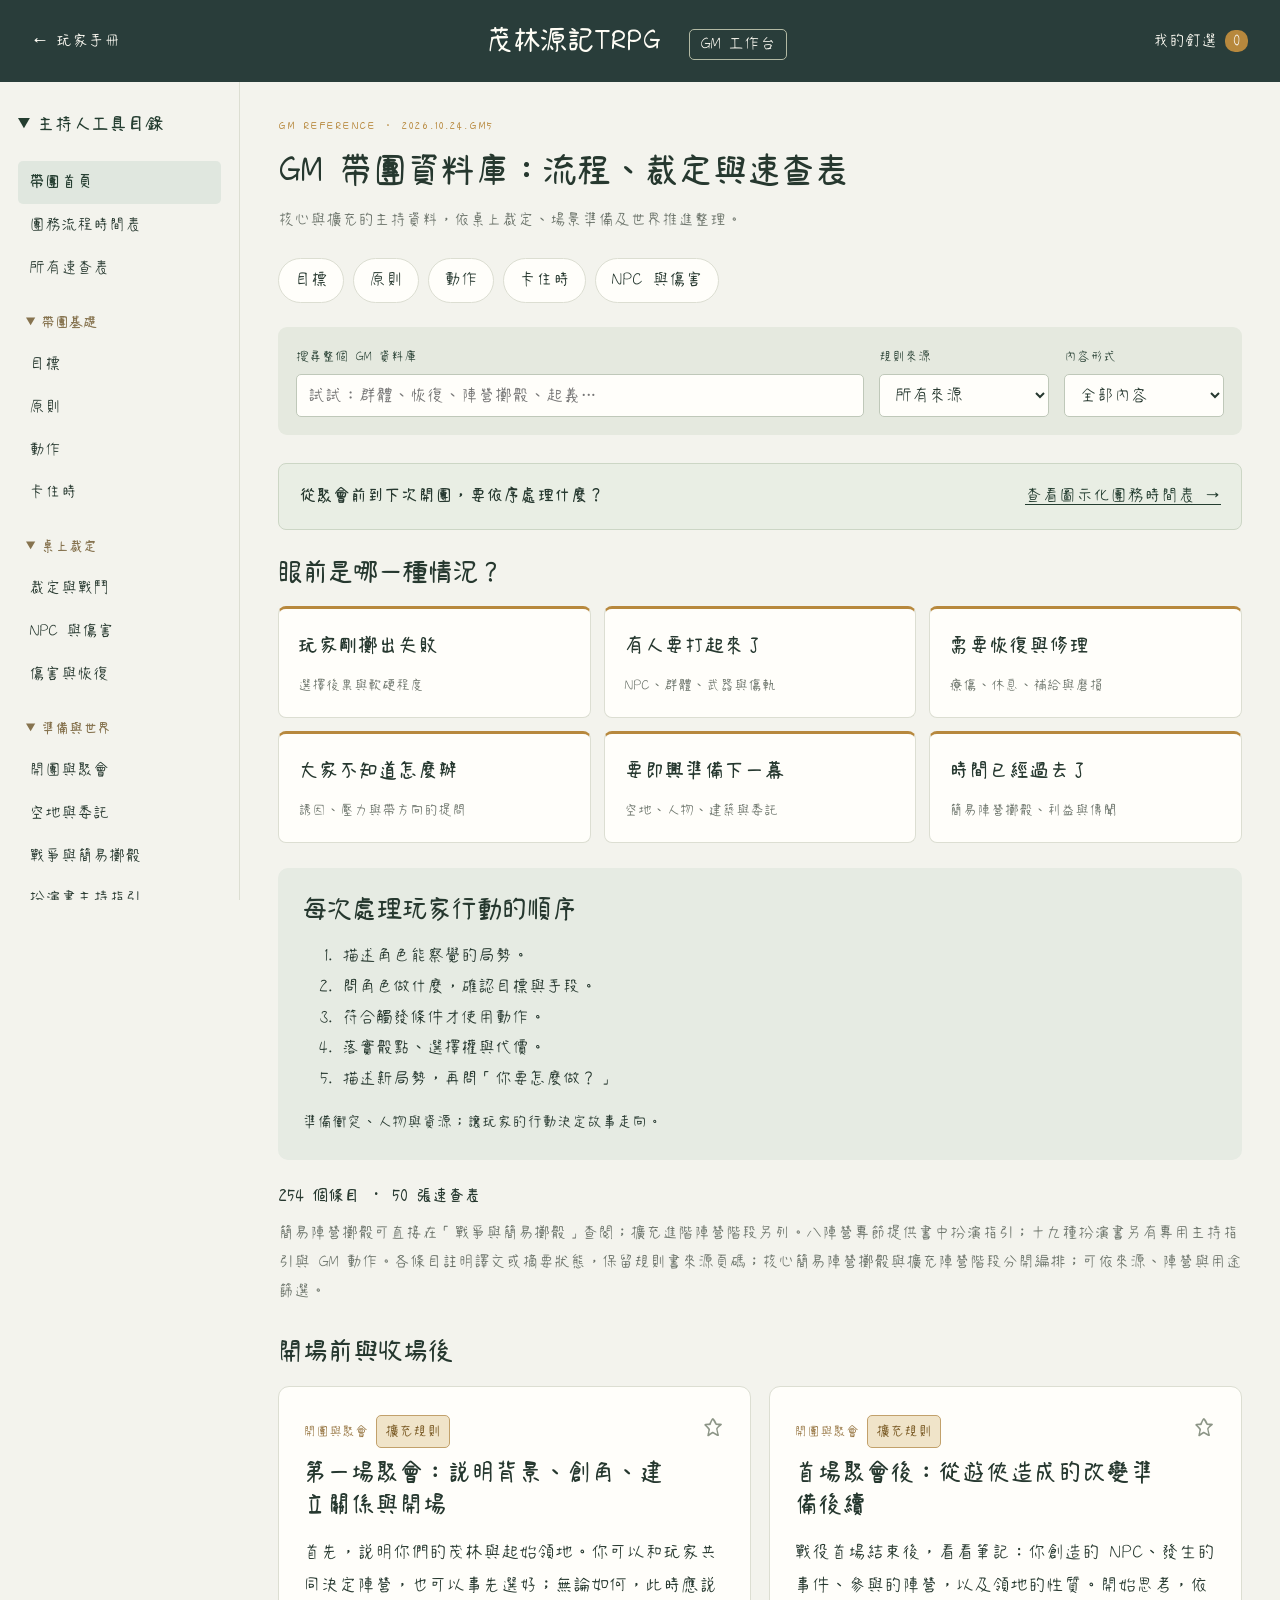
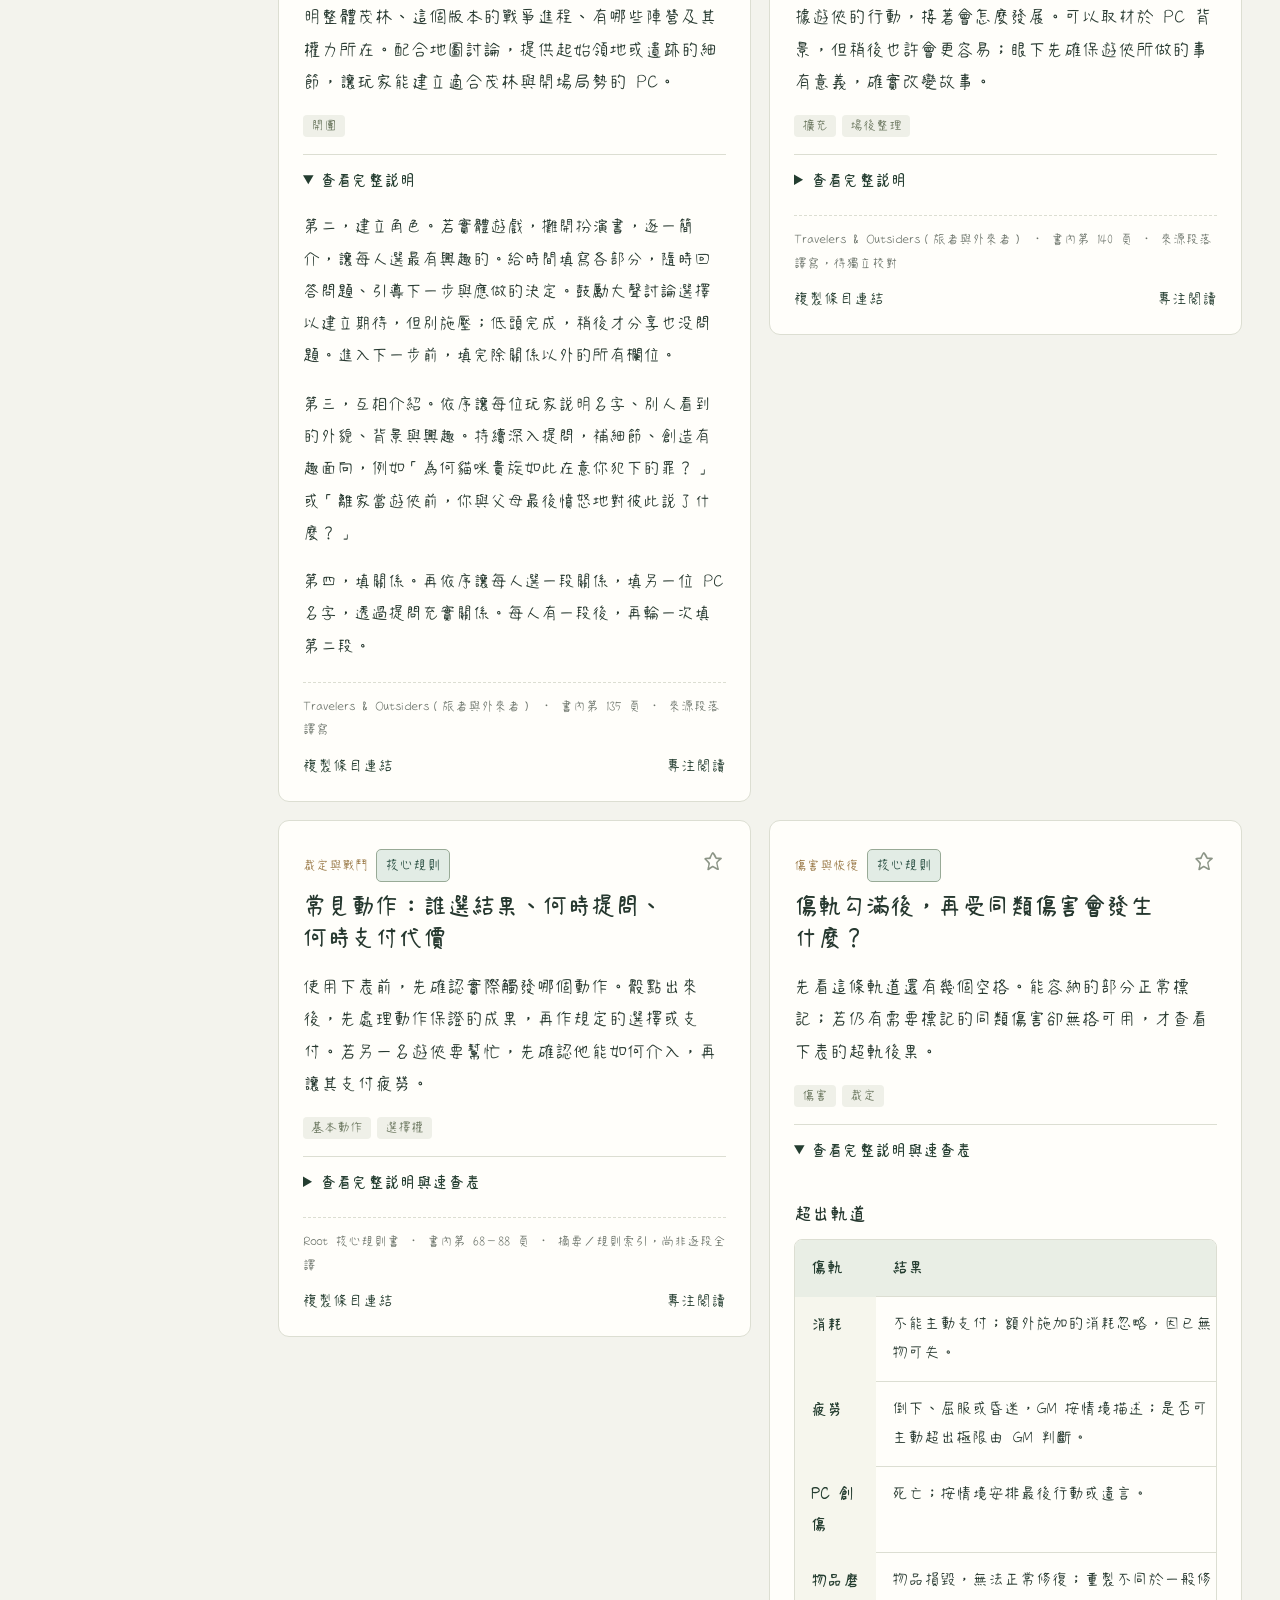
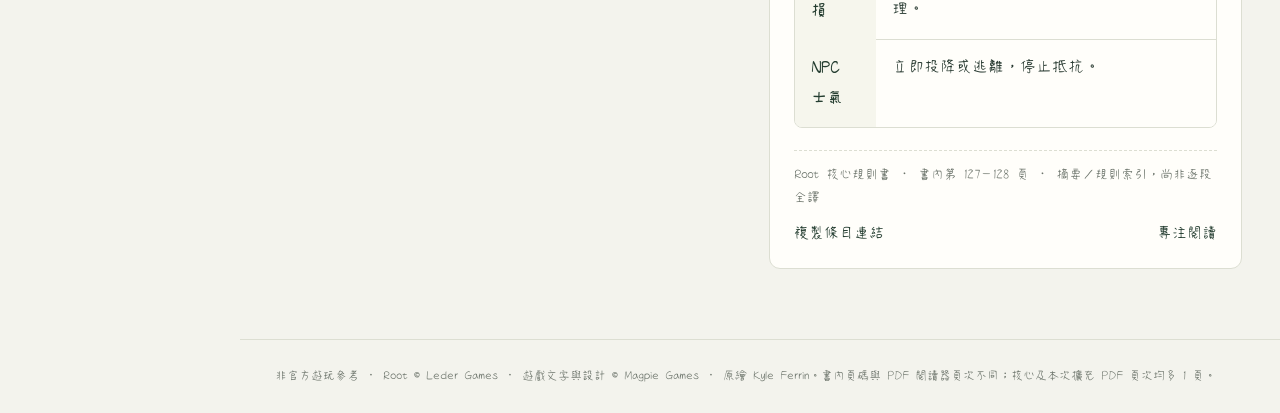
==== commit 901efc4e: "Expand core and expansion rules with source-tracked translation workflow" ====
--- a/site/gm.html
+++ b/site/gm.html
@@ -5,8 +5,8 @@
   <meta name="theme-color" content="#293d3a"><meta name="robots" content="noindex">
   <title>GM 工作台 · 茂林源記TRPG</title>
   <link rel="icon" href="assets/favicon.svg" type="image/svg+xml">
-  <link rel="stylesheet" href="styles.css"><link rel="stylesheet" href="gm.css">
-  <script src="gm-data.js" defer></script><script src="gm.js" defer></script>
+  <link rel="stylesheet" href="styles.css?v=20261024"><link rel="stylesheet" href="gm.css?v=20261024">
+  <script src="gm-data.js?v=20261024" defer></script><script src="gm.js?v=20261024" defer></script>
 </head>
 <body class="gm-workshop">
   <a class="skip-link" href="#gm-main">跳到主持人資料</a>
--- a/site/styles.css
+++ b/site/styles.css
@@ -20,10 +20,10 @@
 .cards-grid { align-items: start; }
 .travel-grid { grid-template-columns: minmax(0, 1fr); }
 .travel-grid > section { min-width: 0; }
-@font-face{font-family:'Woodland Title';src:url('assets/fonts/field-title.woff2') format('woff2');font-weight:600;font-display:swap}
-@font-face{font-family:'Woodland Section';src:url('assets/fonts/field-section.woff2') format('woff2');font-weight:500;font-display:swap}
-@font-face{font-family:'Woodland Body';src:url('assets/fonts/field-body.woff2') format('woff2');font-weight:400;font-display:swap}
-@font-face{font-family:'Woodland Body';src:url('assets/fonts/field-emphasis.woff2') format('woff2');font-weight:600 900;font-display:swap}
+@font-face{font-family:'Woodland Title';src:url('assets/fonts/field-title.woff2?v=20261024') format('woff2');font-weight:600;font-display:swap}
+@font-face{font-family:'Woodland Section';src:url('assets/fonts/field-section.woff2?v=20261024') format('woff2');font-weight:500;font-display:swap}
+@font-face{font-family:'Woodland Body';src:url('assets/fonts/field-body.woff2?v=20261024') format('woff2');font-weight:400;font-display:swap}
+@font-face{font-family:'Woodland Body';src:url('assets/fonts/field-emphasis.woff2?v=20261024') format('woff2');font-weight:600 900;font-display:swap}
 :root{--body:'Woodland Body','Microsoft JhengHei',sans-serif;--display:'Woodland Title','Microsoft JhengHei',serif}
 body{font-size:17px;line-height:1.8}
 h1,.brand>span{font-family:'Woodland Title','Microsoft JhengHei',serif;font-weight:600}
@@ -84,3 +84,16 @@
 .art-dialog h2{font-size:28px;padding-right:25px;margin-bottom:20px}
 .art-dialog img{display:block;max-width:100%;height:auto;max-height:65dvh;object-fit:contain;margin:auto}
 .art-dialog p{font-size:14px;color:var(--muted);margin:18px 0 0}
+
+/* 2026-10-24 reading and artwork adjustments */
+.desktop-nav a{white-space:nowrap}.search-open{margin-left:auto}
+@media(min-width:781px) and (max-width:1300px){.desktop-nav{display:none}}
+.dice-panel .micro{font-size:17px;line-height:1.85;color:var(--ink)}
+.hero p{font-size:17px;line-height:1.85}.hero h1{font-size:38px;line-height:1.45;letter-spacing:2px}.hero .eyebrow{font-size:14px}
+.character-info .role-stats{display:flex;flex-wrap:wrap;font-size:15px;line-height:1.9;letter-spacing:0;white-space:normal}
+.faction-image-button{display:flex;justify-content:center;align-items:center;min-height:290px}.faction-image-button img{height:290px;width:auto;max-width:100%;object-position:center}.faction-figure{background:transparent}.faction-image-button{background:transparent}
+@media(max-width:780px){.hero-copy{max-width:90%}.hero h1{font-size:31px}.hero p{font-size:16px}.hero-art{opacity:.25}.dice-panel .micro{font-size:17px}.character-info .role-stats{font-size:14px}.faction-image-button img{height:310px}}
+
+.source-badge{display:inline-block;font-size:14px;padding:3px 8px;margin:4px 6px 8px 0;border:1px solid #98aa96;border-radius:5px;color:#284b31;background:#edf3e9}.source-badge.exp{color:#795017;border-color:#c2a16b;background:#fbf0db}.source-controls{display:flex;flex-wrap:wrap;align-items:center;gap:9px;margin:18px 0}.source-controls span{font-size:14px;color:var(--muted)}.rule-library{display:grid;grid-template-columns:repeat(2,minmax(0,1fr));gap:18px}.rule-library h2{font-size:24px}.optional-choices{margin:28px 0}.optional-choices h2{font-size:26px}.optional-choices>p{font-size:16px}.rule-links{line-height:2;color:var(--forest)}@media(max-width:780px){.rule-library{grid-template-columns:1fr}}
+
+.editor-note{padding:14px 18px;border-left:4px solid #b58a42;background:#f5efdf;font-size:16px;line-height:1.8}.editor-note p{margin:.4em 0}.rule-library h2{font-size:24px}.source-controls{flex-wrap:wrap}
--- a/site/gm.css
+++ b/site/gm.css
@@ -30,3 +30,8 @@
 @media screen{.gm-workflow-page .gm-quick,.gm-workflow-page .gm-search-tools,.gm-workflow-page .workflow-top h2{display:none}.gm-workflow-page .workflow-top{justify-content:flex-end;margin-top:20px}}
 .workflow-export{display:flex;align-items:center;gap:15px}.workflow-export a{font-size:16px;text-decoration:underline;text-underline-offset:4px;color:var(--forest)}.workflow-online{font-size:13px;color:var(--muted);overflow-wrap:anywhere}
 @media print{.workflow-export{display:none}.workflow-online{font-size:7pt;margin:5px 0;line-height:1.3}}
+
+
+.gm-category-filters{display:flex;flex-wrap:wrap;gap:9px;margin:18px 0}.gm-category-filters button{border:1px solid var(--line);background:transparent;border-radius:24px;padding:8px 15px;font:inherit;color:var(--ink);cursor:pointer}.gm-category-filters button.active{background:var(--forest);color:#fff}.gm-summary p:last-child{margin-bottom:0}
+
+.editor-note{padding:14px 18px;border-left:4px solid #b58a42;background:#f5efdf;font-size:16px;line-height:1.8}.source-badge{display:inline-block;margin:4px 0 4px 8px;font-size:14px;padding:3px 8px;border-radius:5px;background:#e2ece5;color:#20473a}.source-badge.exp{background:#f0e4c9;color:#704f17}
